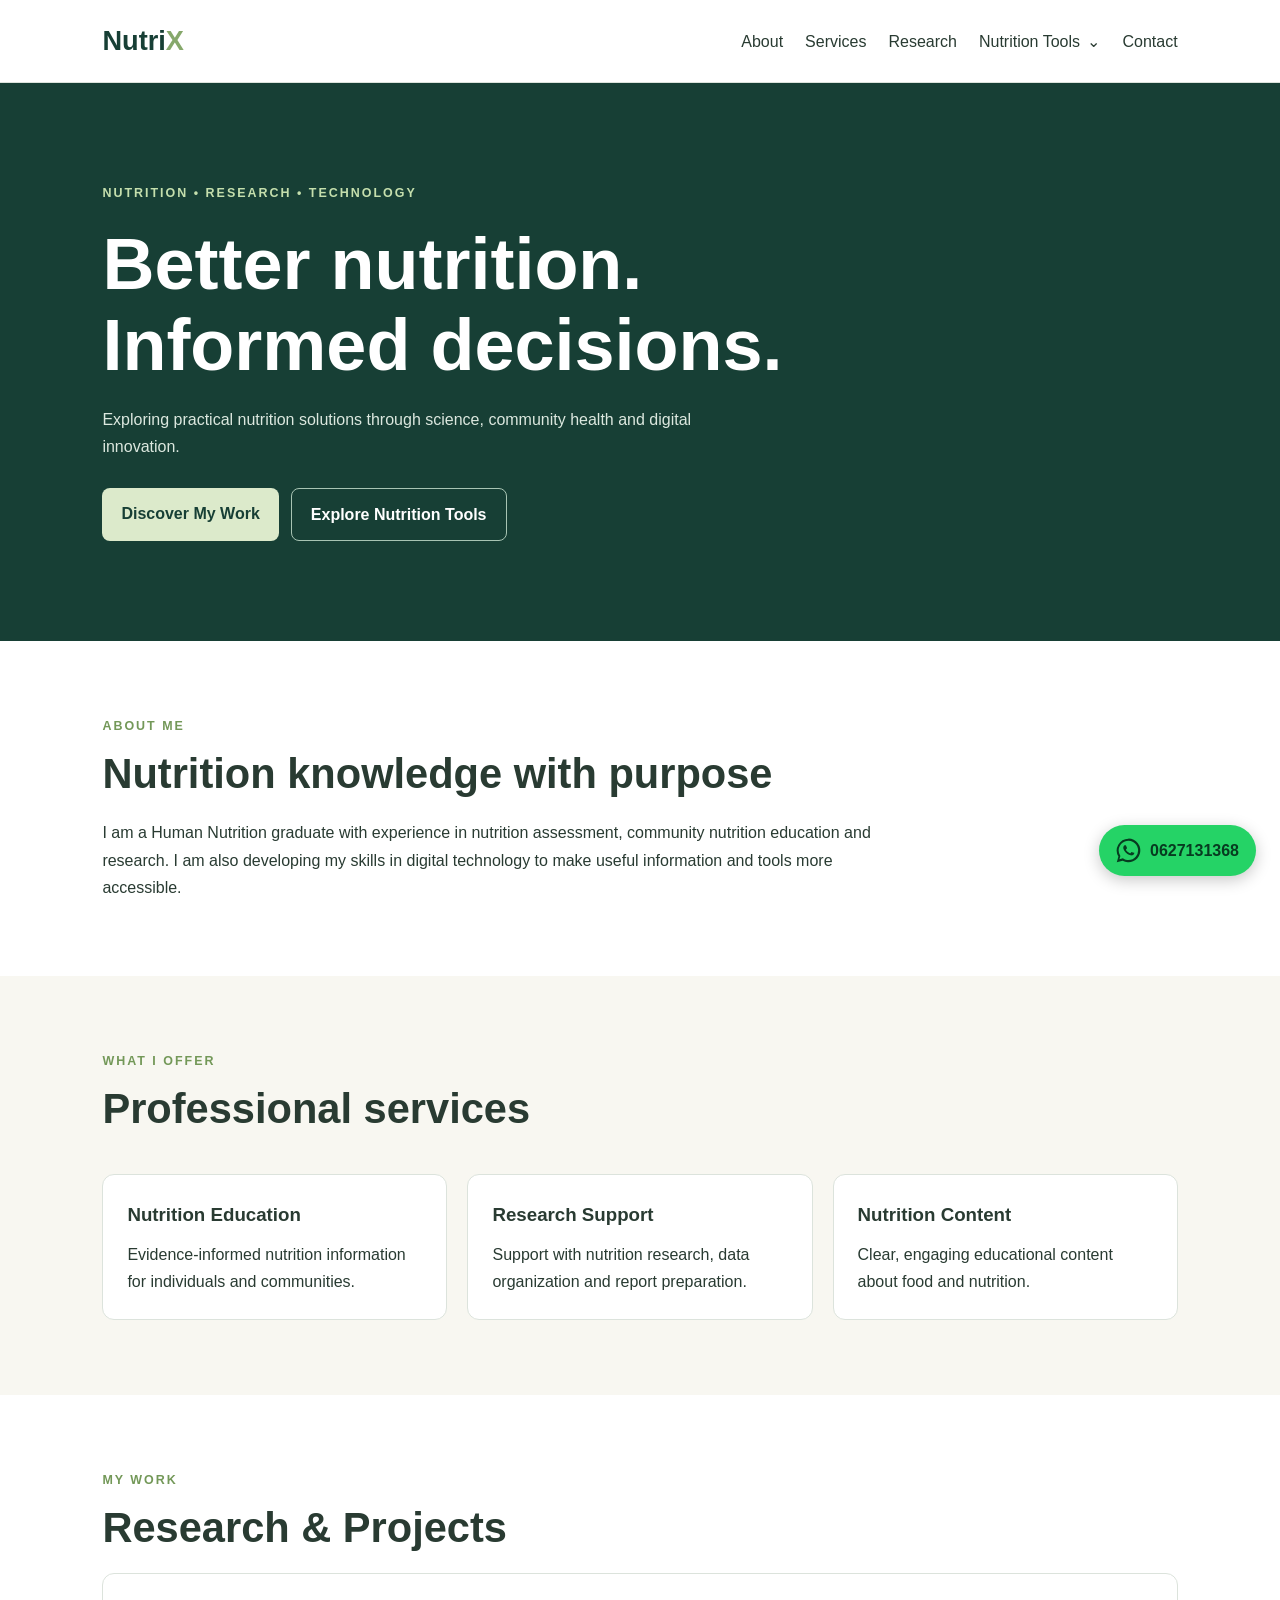
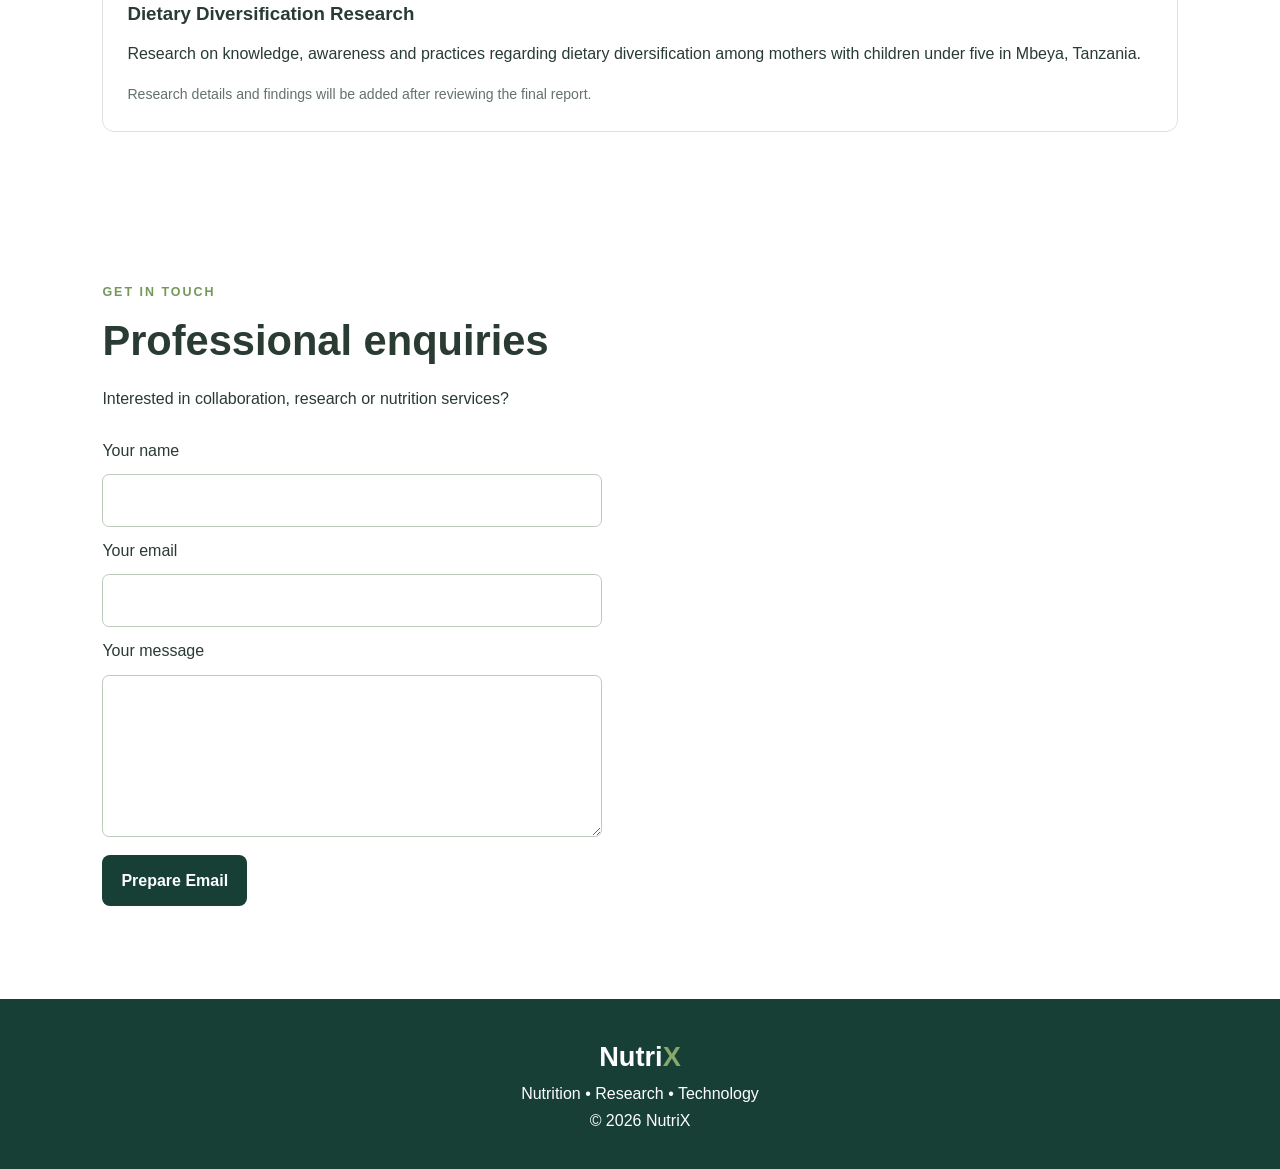
==== index.html @ 6fb64735 "Initial commit: Finished NutriX landing page UI" ====
<!DOCTYPE html>
<html lang="en">
<head>
  <meta charset="UTF-8">
  <meta name="viewport" content="width=device-width, initial-scale=1.0">
  <meta name="description" content="NutriX — nutrition, research and practical digital tools.">
  <title>NutriX | Nutrition & Research</title>
  <link rel="stylesheet" href="style.css">
  <script src="script.js" defer></script>
</head>
<body>
  <header class="navbar">
    <a class="logo" href="#home">Nutri<span>X</span></a>

    <button class="menu-toggle" id="menuToggle"
      aria-label="Toggle navigation" aria-expanded="false">
      ☰
    </button>

    <nav id="navMenu">
      <a href="#about">About</a>
      <a href="#services">Services</a>
      <a href="#research">Research</a>
      <div class="nav-dropdown">
        <button class="nav-dropdown-toggle" id="toolsMenuToggle" type="button"
          aria-haspopup="true" aria-expanded="false">
          Nutrition Tools <span aria-hidden="true">⌄</span>
        </button>
        <div class="nav-dropdown-menu" id="toolsMenu">
          <a href="nutrition-tools.html#bmi" target="_blank" rel="noopener">BMI Calculator</a>
          <a href="nutrition-tools.html#bmr" target="_blank" rel="noopener">BMR Calculator</a>
          <a href="nutrition-tools.html#tdee" target="_blank" rel="noopener">TDEE Tracker</a>
        </div>
      </div>
      <a href="#contact">Contact</a>
    </nav>
  </header>

  <main>
    <section class="hero" id="home">
      <p class="eyebrow">NUTRITION • RESEARCH • TECHNOLOGY</p>
      <h1>Better nutrition.<br>Informed decisions.</h1>
      <p>
        Exploring practical nutrition solutions through
        science, community health and digital innovation.
      </p>
      <div class="hero-actions">
        <a class="button primary" href="#about">Discover My Work</a>
        <a class="button secondary" href="nutrition-tools.html" target="_blank" rel="noopener">Explore Nutrition Tools</a>
      </div>
    </section>

    <section class="section" id="about">
      <p class="eyebrow">ABOUT ME</p>
      <h2>Nutrition knowledge with purpose</h2>
      <p>
        I am a Human Nutrition graduate with experience in
        nutrition assessment, community nutrition education
        and research. I am also developing my skills in
        digital technology to make useful information and
        tools more accessible.
      </p>
    </section>

    <section class="section shaded" id="services">
      <p class="eyebrow">WHAT I OFFER</p>
      <h2>Professional services</h2>

      <div class="cards">
        <article class="card">
          <h3>Nutrition Education</h3>
          <p>Evidence-informed nutrition information
          for individuals and communities.</p>
        </article>

        <article class="card">
          <h3>Research Support</h3>
          <p>Support with nutrition research,
          data organization and report preparation.</p>
        </article>

        <article class="card">
          <h3>Nutrition Content</h3>
          <p>Clear, engaging educational content
          about food and nutrition.</p>
        </article>
      </div>
    </section>

    <section class="section" id="research">
      <p class="eyebrow">MY WORK</p>
      <h2>Research & Projects</h2>
      <article class="card">
        <h3>Dietary Diversification Research</h3>
        <p>
          Research on knowledge, awareness and practices
          regarding dietary diversification among mothers
          with children under five in Mbeya, Tanzania.
        </p>
        <p class="note">
          Research details and findings will be added
          after reviewing the final report.
        </p>
      </article>
    </section>

    <section class="section" id="contact">
      <p class="eyebrow">GET IN TOUCH</p>
      <h2>Professional enquiries</h2>
      <p>Interested in collaboration, research or nutrition services?</p>

      <form id="contactForm" class="tool-form">
        <label for="name">Your name</label>
        <input id="name" name="name" required maxlength="100">

        <label for="email">Your email</label>
        <input id="email" name="email" type="email" required>

        <label for="message">Your message</label>
        <textarea id="message" name="message"
          rows="5" required maxlength="2000"></textarea>

        <button class="button primary" type="submit">
          Prepare Email
        </button>
      </form>
      <p id="contactResult" class="result" aria-live="polite"></p>
    </section>
  </main>

  <footer>
    <a class="logo" href="#home">Nutri<span>X</span></a>
    <p>Nutrition • Research • Technology</p>
    <p>© <span id="year"></span> NutriX</p>
  </footer>

  <a class="whatsapp-button"
    href="https://wa.me/255627131368"
    target="_blank"
    rel="noopener noreferrer"
    aria-label="Chat with me on WhatsApp at 0627131368">
    <svg viewBox="0 0 32 32" aria-hidden="true" focusable="false">
      <path fill="currentColor" d="M16 .8A15.1 15.1 0 0 0 3.1 23.7L1 31l7.5-2A15.1 15.1 0 1 0 16 .8Zm0 27.5c-2.4 0-4.7-.7-6.7-2l-.5-.3-4.4 1.2 1.2-4.3-.3-.5A12.4 12.4 0 1 1 16 28.3Zm6.8-9.3c-.4-.2-2.1-1-2.4-1.1-.3-.1-.6-.2-.8.2-.2.4-.9 1.1-1.1 1.3-.2.2-.4.3-.8.1-.4-.2-1.5-.6-2.9-1.8-1.1-1-1.8-2.1-2-2.5-.2-.4 0-.6.2-.8l.6-.7c.2-.2.2-.4.4-.6.1-.2.1-.4 0-.6-.1-.2-.8-1.9-1.1-2.6-.3-.7-.6-.6-.8-.6h-.7c-.2 0-.6.1-.9.4-.3.4-1.2 1.2-1.2 2.9s1.2 3.3 1.4 3.6c.2.2 2.4 3.7 5.9 5.2.8.3 1.4.6 1.9.7.8.3 1.6.2 2.2.1.7-.1 2.1-.9 2.4-1.7.3-.8.3-1.5.2-1.7-.1-.2-.3-.3-.7-.5Z"/>
    </svg>
    <span>0627131368</span>
  </a>
</body>
</html>
---- style.css ----
:root {
  --green: #173f35;
  --green-light: #e6eedf;
  --cream: #f8f7f1;
  --white: #ffffff;
  --text: #293b32;
  --muted: #647269;
  --border: #dce3dc;
}

* {
  box-sizing: border-box;
  margin: 0;
  padding: 0;
}

html {
  scroll-behavior: smooth;
  scroll-padding-top: 90px;
}

body {
  font-family: Arial, Helvetica, sans-serif;
  color: var(--text);
  line-height: 1.7;
  background: var(--white);
}

a {
  color: inherit;
  text-decoration: none;
}

.navbar {
  display: flex;
  justify-content: space-between;
  align-items: center;
  gap: 20px;
  padding: 18px 8%;
  background: var(--white);
  border-bottom: 1px solid var(--border);
  position: sticky;
  top: 0;
  z-index: 10;
}

.logo {
  font-size: 1.7rem;
  font-weight: 800;
  color: var(--green);
}

.logo span {
  color: #86a86b;
}

nav {
  display: flex;
  align-items: center;
  gap: 22px;
}

nav a:hover {
  color: #739858;
}

.nav-dropdown {
  position: relative;
}

.nav-dropdown-toggle {
  padding: 0;
  border: 0;
  background: transparent;
  color: inherit;
  font: inherit;
  cursor: pointer;
}

.nav-dropdown-toggle:hover,
.nav-dropdown-toggle:focus-visible {
  color: #739858;
}

.nav-dropdown-toggle span {
  margin-left: 3px;
}

.nav-dropdown-menu {
  position: absolute;
  top: 100%;
  left: -16px;
  display: none;
  min-width: 190px;
  padding: 8px;
  background: var(--white);
  border: 1px solid var(--border);
  border-radius: 10px;
  box-shadow: 0 12px 28px rgb(23 63 53 / 14%);
}

.nav-dropdown:hover .nav-dropdown-menu,
.nav-dropdown:focus-within .nav-dropdown-menu,
.nav-dropdown-menu.open {
  display: grid;
}

.nav-dropdown-menu a {
  display: block;
  padding: 9px 10px;
  border-radius: 6px;
  white-space: nowrap;
}

.nav-dropdown-menu a:hover,
.nav-dropdown-menu a:focus-visible {
  background: var(--green-light);
}

.menu-toggle {
  display: none;
  font-size: 1.5rem;
  border: 0;
  background: transparent;
  cursor: pointer;
}

.hero {
  background: var(--green);
  color: var(--white);
  padding: 100px 8%;
}

.hero h1 {
  font-size: clamp(2.5rem, 6vw, 4.5rem);
  line-height: 1.12;
  max-width: 800px;
  margin: 20px 0;
}

.hero > p:not(.eyebrow) {
  max-width: 600px;
  color: #dce8df;
}

.eyebrow {
  color: #739858;
  font-size: 0.78rem;
  font-weight: 700;
  letter-spacing: 2px;
}

.hero .eyebrow {
  color: #c5dfad;
}

.hero-actions {
  display: flex;
  flex-wrap: wrap;
  gap: 12px;
  margin-top: 28px;
}

.button {
  display: inline-block;
  padding: 12px 19px;
  border: 0;
  border-radius: 8px;
  font: inherit;
  font-weight: 700;
  cursor: pointer;
}

.primary {
  background: #dceacb;
  color: var(--green);
}

.secondary {
  border: 1px solid #a8c4b3;
  color: var(--white);
}

.section {
  padding: 75px 8%;
}

.section h2 {
  font-size: clamp(1.8rem, 4vw, 2.6rem);
  line-height: 1.2;
  margin: 12px 0 20px;
}

.section > p:not(.eyebrow) {
  max-width: 780px;
}

.shaded {
  background: var(--cream);
}

.tool-cards {
  display: grid;
  grid-template-columns: repeat(3, minmax(0, 1fr));
  gap: 18px;
  margin-top: 28px;
}

.tool-card {
  display: flex;
  flex-direction: column;
  align-items: flex-start;
  min-height: 220px;
  padding: 23px;
  background: var(--white);
  border: 1px solid var(--border);
  border-radius: 12px;
  transition: transform 160ms ease, box-shadow 160ms ease;
}

.tool-card:hover,
.tool-card:focus-visible {
  transform: translateY(-3px);
  box-shadow: 0 10px 24px rgb(23 63 53 / 12%);
}

.tool-card-icon {
  margin-bottom: 12px;
  font-size: 1.7rem;
}

.tool-card h3 {
  margin-bottom: 5px;
}

.tool-card p {
  color: var(--muted);
}

.tool-card-link {
  margin-top: auto;
  padding-top: 15px;
  color: var(--green);
  font-weight: 700;
}

.tools-page-links {
  display: flex;
  flex-wrap: wrap;
  gap: 12px;
  margin-top: 26px;
}

.tools-page-links .button {
  background: #dceacb;
  color: var(--green);
}

.tools-home-link {
  border: 1px solid var(--border);
  color: var(--green);
}

.cards {
  display: grid;
  grid-template-columns: repeat(3, minmax(0, 1fr));
  gap: 20px;
}

.card {
  background: var(--white);
  border: 1px solid var(--border);
  border-radius: 12px;
  padding: 24px;
  margin-top: 20px;
}

.card h3 {
  margin-bottom: 10px;
}

.tool-form {
  display: grid;
  gap: 10px;
  max-width: 500px;
  margin-top: 24px;
}

.tool-form input,
.tool-form textarea,
.tool-form select {
  width: 100%;
  padding: 12px;
  border: 1px solid #bdcbbf;
  border-radius: 7px;
  background: var(--white);
  color: var(--text);
  font: inherit;
}

.tool-form input:focus,
.tool-form textarea:focus,
.tool-form select:focus {
  outline: 2px solid #739858;
  outline-offset: 2px;
}

.tool-form .button {
  justify-self: start;
  background: var(--green);
  color: var(--white);
  margin-top: 8px;
}

.result {
  margin-top: 18px;
  font-weight: 700;
}

.note {
  margin-top: 16px;
  font-size: 0.88rem;
  color: var(--muted);
}

footer {
  text-align: center;
  padding: 35px 8%;
  background: var(--green);
  color: var(--white);
}

footer .logo {
  color: var(--white);
}

.whatsapp-button {
  position: fixed;
  right: 24px;
  bottom: 24px;
  z-index: 20;
  display: inline-flex;
  align-items: center;
  gap: 9px;
  padding: 12px 17px;
  border-radius: 999px;
  background: #25d366;
  color: #073b20;
  font-weight: 700;
  box-shadow: 0 4px 16px rgb(0 0 0 / 22%);
  transition: transform 160ms ease, box-shadow 160ms ease;
}

.whatsapp-button:hover {
  transform: translateY(-2px);
  box-shadow: 0 7px 20px rgb(0 0 0 / 26%);
}

.whatsapp-button:focus-visible {
  outline: 3px solid var(--green);
  outline-offset: 3px;
}

.whatsapp-button svg {
  width: 25px;
  height: 25px;
}

@media (max-width: 760px) {
  .navbar {
    padding: 15px 5%;
  }

  .menu-toggle {
    display: block;
    color: var(--green);
  }

  nav {
    display: none;
    position: absolute;
    top: 100%;
    left: 0;
    right: 0;
    background: var(--white);
    padding: 20px 5%;
    border-bottom: 1px solid var(--border);
    flex-direction: column;
    align-items: flex-start;
  }

  nav.open {
    display: flex;
  }

  .nav-dropdown {
    width: 100%;
  }

  .nav-dropdown-menu {
    position: static;
    min-width: 0;
    padding: 4px 0 0 14px;
    border: 0;
    border-radius: 0;
    box-shadow: none;
  }

  .nav-dropdown:hover .nav-dropdown-menu,
  .nav-dropdown:focus-within .nav-dropdown-menu,
  .nav-dropdown-menu.open {
    display: grid;
  }

  .hero,
  .section {
    padding: 60px 6%;
  }

  .cards {
    grid-template-columns: 1fr;
  }

  .tool-cards {
    grid-template-columns: 1fr;
  }

  .whatsapp-button {
    right: 16px;
    bottom: 16px;
  }
}
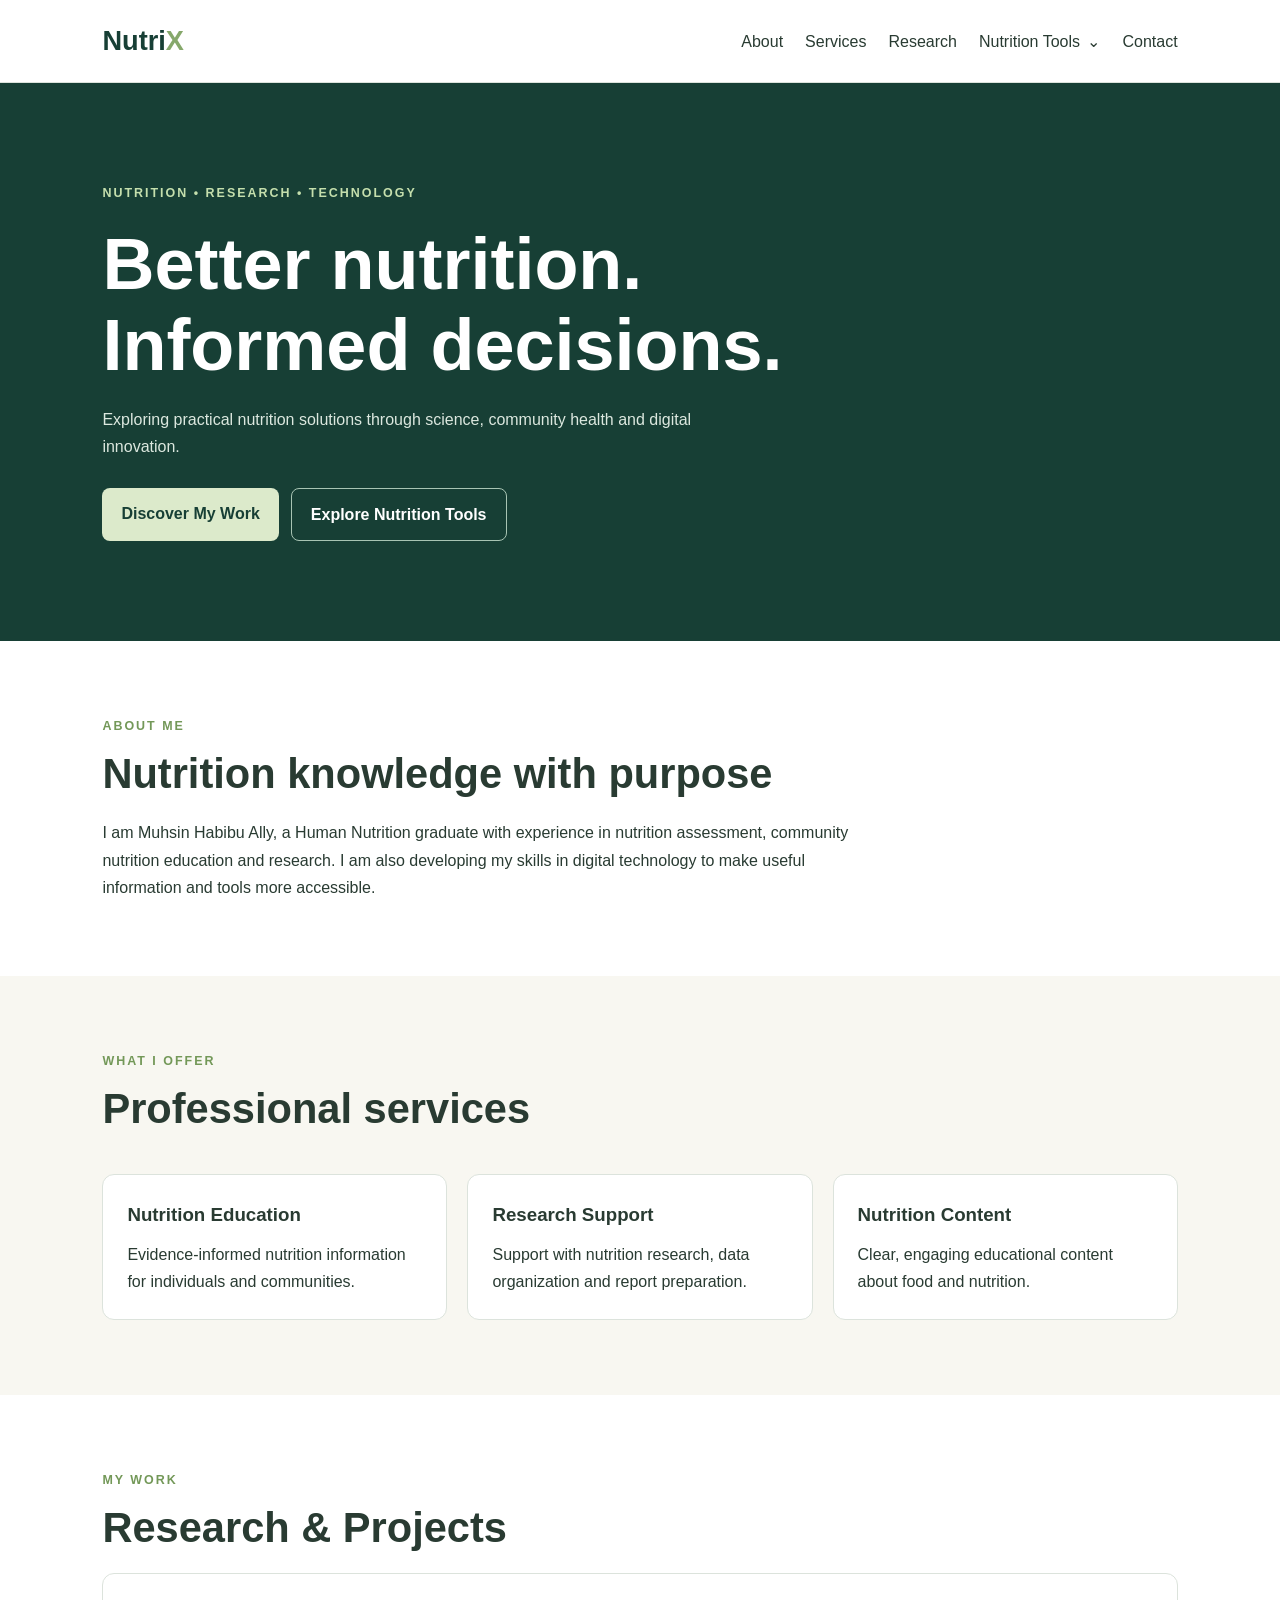
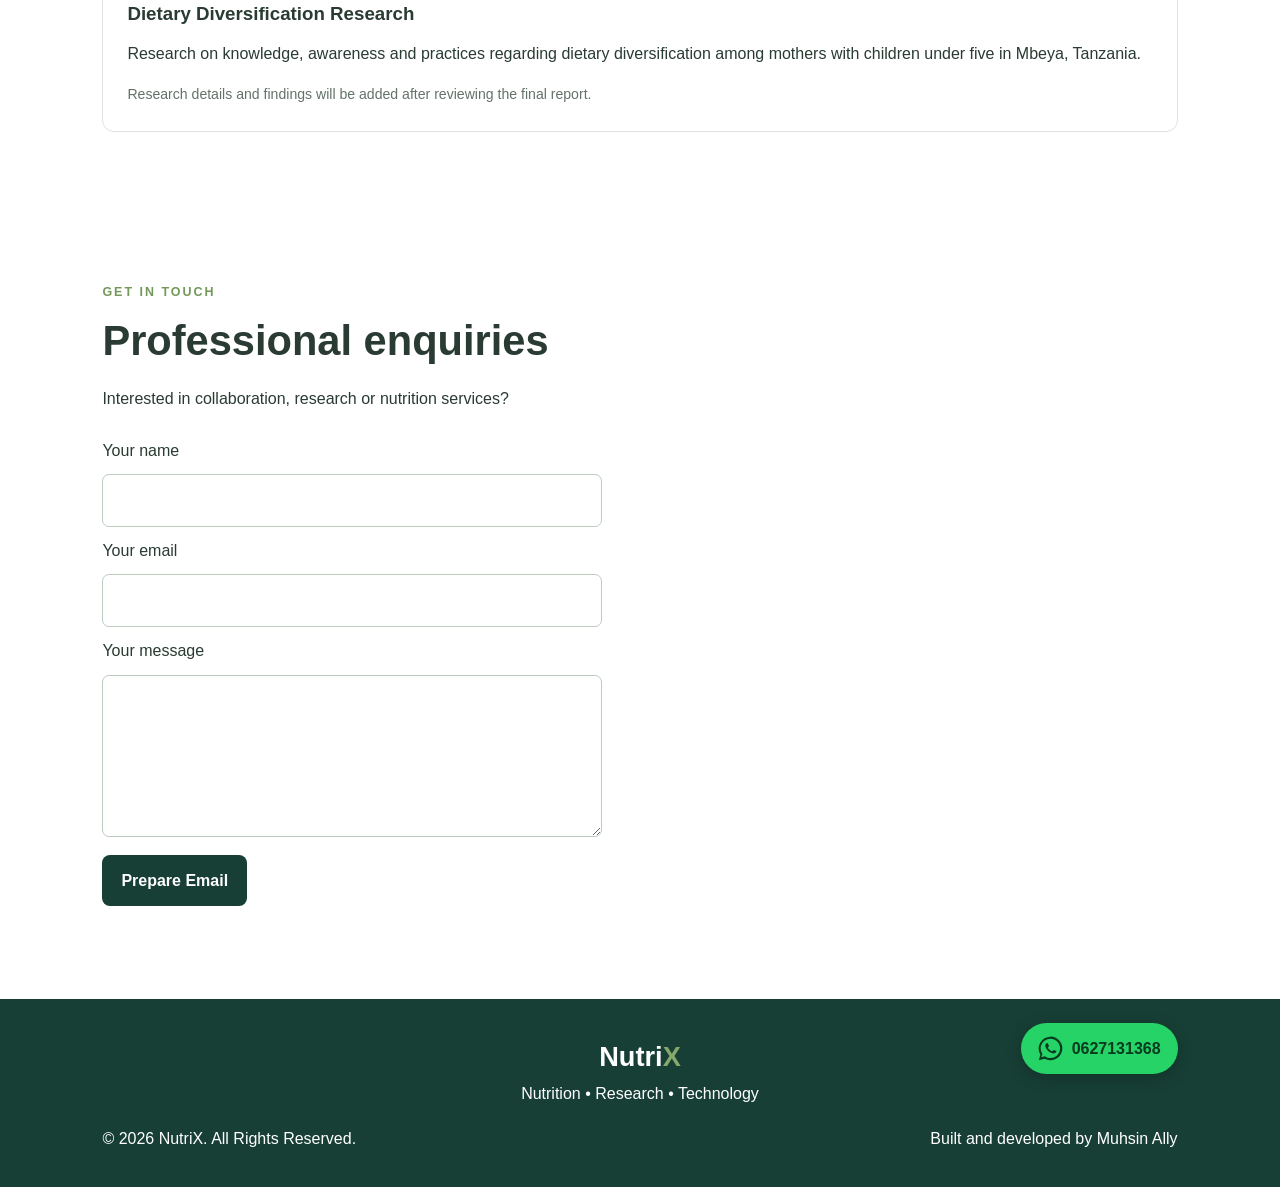
==== commit a230fc4a: "Update footer and mobile header layout Co-authored-by: Copilot <223556219+Copilot@users.noreply.gith" ====
--- a/index.html
+++ b/index.html
@@ -55,7 +55,7 @@
       <p class="eyebrow">ABOUT ME</p>
       <h2>Nutrition knowledge with purpose</h2>
       <p>
-        I am a Human Nutrition graduate with experience in
+        I am Muhsin Habibu Ally, a Human Nutrition graduate with experience in
         nutrition assessment, community nutrition education
         and research. I am also developing my skills in
         digital technology to make useful information and
@@ -132,18 +132,21 @@
   <footer>
     <a class="logo" href="#home">Nutri<span>X</span></a>
     <p>Nutrition • Research • Technology</p>
-    <p>© <span id="year"></span> NutriX</p>
+    <a class="whatsapp-button"
+      href="https://wa.me/255627131368"
+      target="_blank"
+      rel="noopener noreferrer"
+      aria-label="Chat with me on WhatsApp at 0627131368">
+      <svg viewBox="0 0 32 32" aria-hidden="true" focusable="false">
+        <path fill="currentColor" d="M16 .8A15.1 15.1 0 0 0 3.1 23.7L1 31l7.5-2A15.1 15.1 0 1 0 16 .8Zm0 27.5c-2.4 0-4.7-.7-6.7-2l-.5-.3-4.4 1.2 1.2-4.3-.3-.5A12.4 12.4 0 1 1 16 28.3Zm6.8-9.3c-.4-.2-2.1-1-2.4-1.1-.3-.1-.6-.2-.8.2-.2.4-.9 1.1-1.1 1.3-.2.2-.4.3-.8.1-.4-.2-1.5-.6-2.9-1.8-1.1-1-1.8-2.1-2-2.5-.2-.4 0-.6.2-.8l.6-.7c.2-.2.2-.4.4-.6.1-.2.1-.4 0-.6-.1-.2-.8-1.9-1.1-2.6-.3-.7-.6-.6-.8-.6h-.7c-.2 0-.6.1-.9.4-.3.4-1.2 1.2-1.2 2.9s1.2 3.3 1.4 3.6c.2.2 2.4 3.7 5.9 5.2.8.3 1.4.6 1.9.7.8.3 1.6.2 2.2.1.7-.1 2.1-.9 2.4-1.7.3-.8.3-1.5.2-1.7-.1-.2-.3-.3-.7-.5Z"/>
+      </svg>
+      <span>0627131368</span>
+    </a>
+    <div class="footer-bottom">
+      <p>© <span id="year"></span> NutriX. All Rights Reserved.</p>
+      <p>Built and developed by Muhsin Ally</p>
+    </div>
   </footer>
 
-  <a class="whatsapp-button"
-    href="https://wa.me/255627131368"
-    target="_blank"
-    rel="noopener noreferrer"
-    aria-label="Chat with me on WhatsApp at 0627131368">
-    <svg viewBox="0 0 32 32" aria-hidden="true" focusable="false">
-      <path fill="currentColor" d="M16 .8A15.1 15.1 0 0 0 3.1 23.7L1 31l7.5-2A15.1 15.1 0 1 0 16 .8Zm0 27.5c-2.4 0-4.7-.7-6.7-2l-.5-.3-4.4 1.2 1.2-4.3-.3-.5A12.4 12.4 0 1 1 16 28.3Zm6.8-9.3c-.4-.2-2.1-1-2.4-1.1-.3-.1-.6-.2-.8.2-.2.4-.9 1.1-1.1 1.3-.2.2-.4.3-.8.1-.4-.2-1.5-.6-2.9-1.8-1.1-1-1.8-2.1-2-2.5-.2-.4 0-.6.2-.8l.6-.7c.2-.2.2-.4.4-.6.1-.2.1-.4 0-.6-.1-.2-.8-1.9-1.1-2.6-.3-.7-.6-.6-.8-.6h-.7c-.2 0-.6.1-.9.4-.3.4-1.2 1.2-1.2 2.9s1.2 3.3 1.4 3.6c.2.2 2.4 3.7 5.9 5.2.8.3 1.4.6 1.9.7.8.3 1.6.2 2.2.1.7-.1 2.1-.9 2.4-1.7.3-.8.3-1.5.2-1.7-.1-.2-.3-.3-.7-.5Z"/>
-    </svg>
-    <span>0627131368</span>
-  </a>
 </body>
 </html>
--- a/style.css
+++ b/style.css
@@ -325,6 +325,7 @@
 }
 
 footer {
+  position: relative;
   text-align: center;
   padding: 35px 8%;
   background: var(--green);
@@ -335,10 +336,18 @@
   color: var(--white);
 }
 
+.footer-bottom {
+  display: flex;
+  justify-content: space-between;
+  gap: 16px;
+  margin-top: 18px;
+  text-align: left;
+}
+
 .whatsapp-button {
-  position: fixed;
-  right: 24px;
-  bottom: 24px;
+  position: absolute;
+  top: 24px;
+  right: 8%;
   z-index: 20;
   display: inline-flex;
   align-items: center;
@@ -374,7 +383,12 @@
 
   .menu-toggle {
     display: block;
+    order: -1;
     color: var(--green);
+  }
+
+  .navbar .logo {
+    order: 1;
   }
 
   nav {
@@ -426,8 +440,20 @@
     grid-template-columns: 1fr;
   }
 
+  .footer-bottom {
+    flex-direction: column;
+    align-items: center;
+    gap: 4px;
+    text-align: center;
+  }
+
   .whatsapp-button {
-    right: 16px;
-    bottom: 16px;
+    top: 14px;
+    right: 5%;
+    padding: 8px;
+  }
+
+  .whatsapp-button span {
+    display: none;
   }
 }
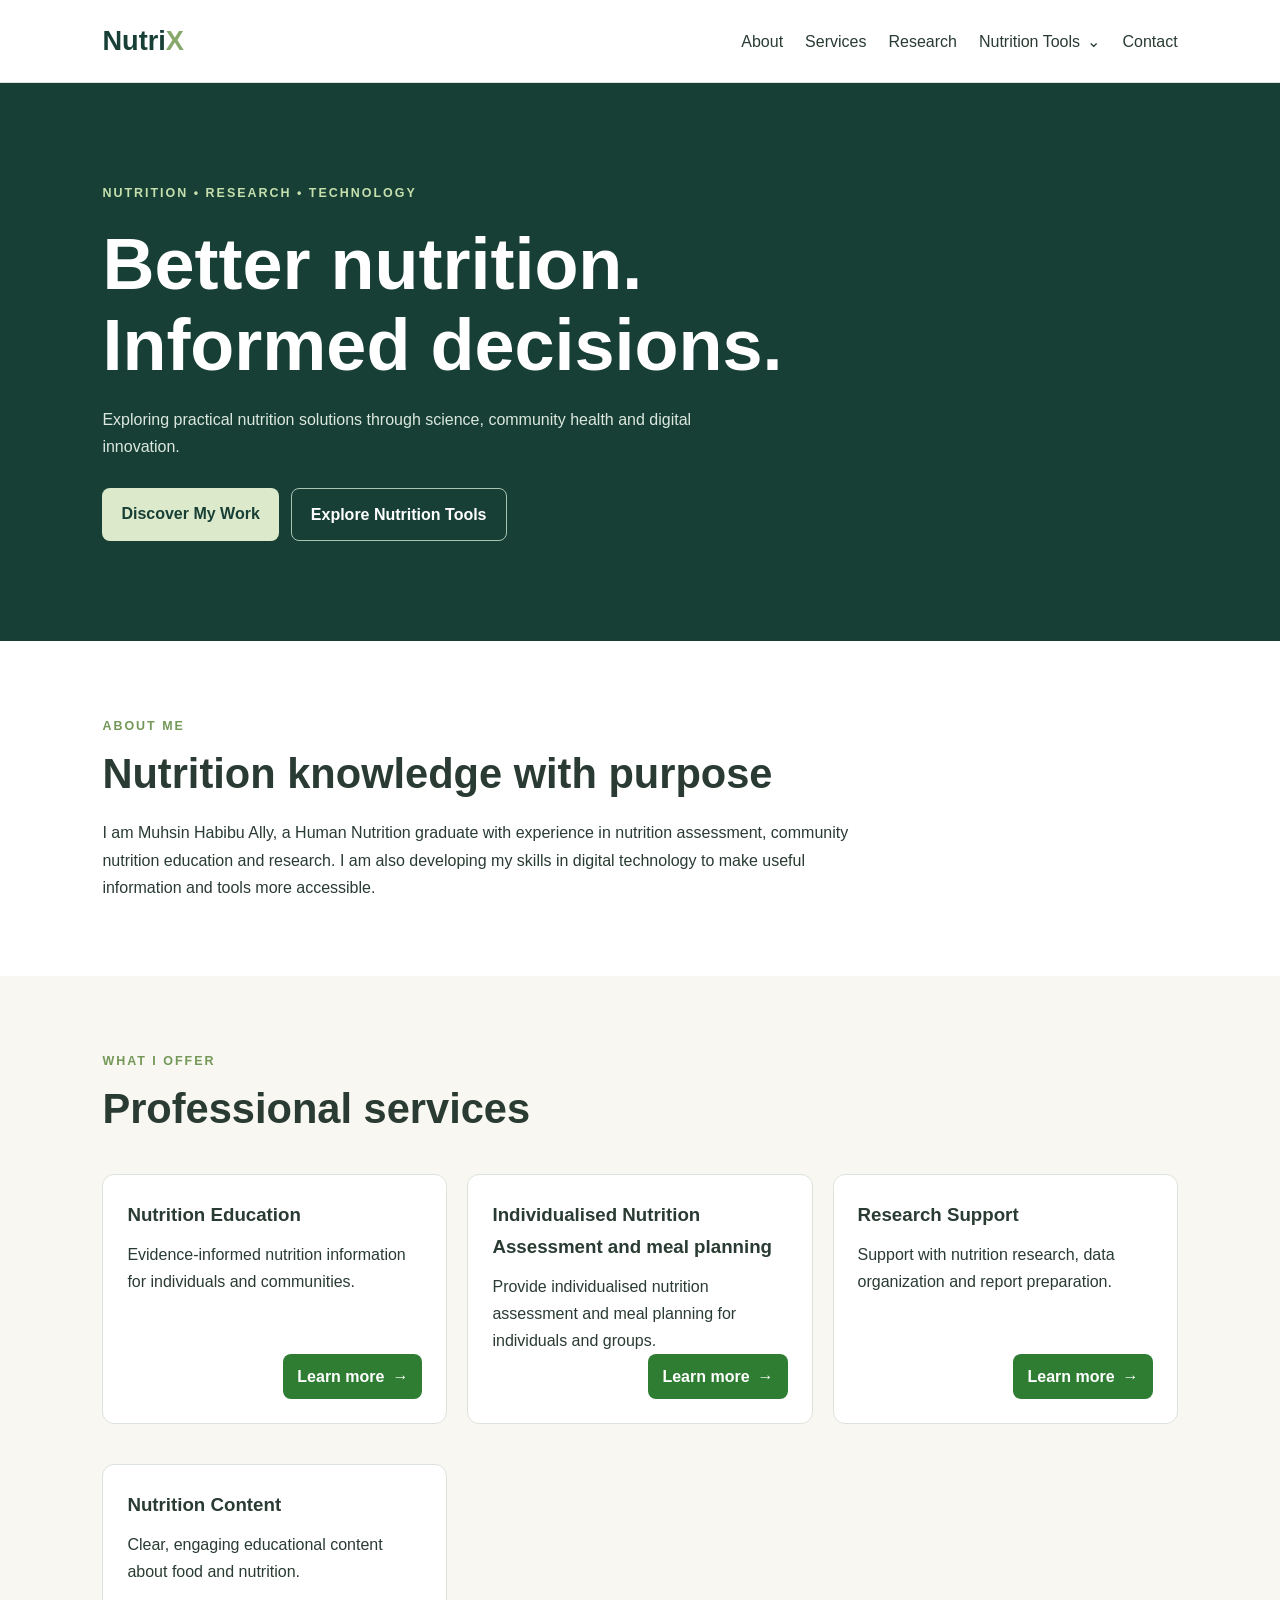
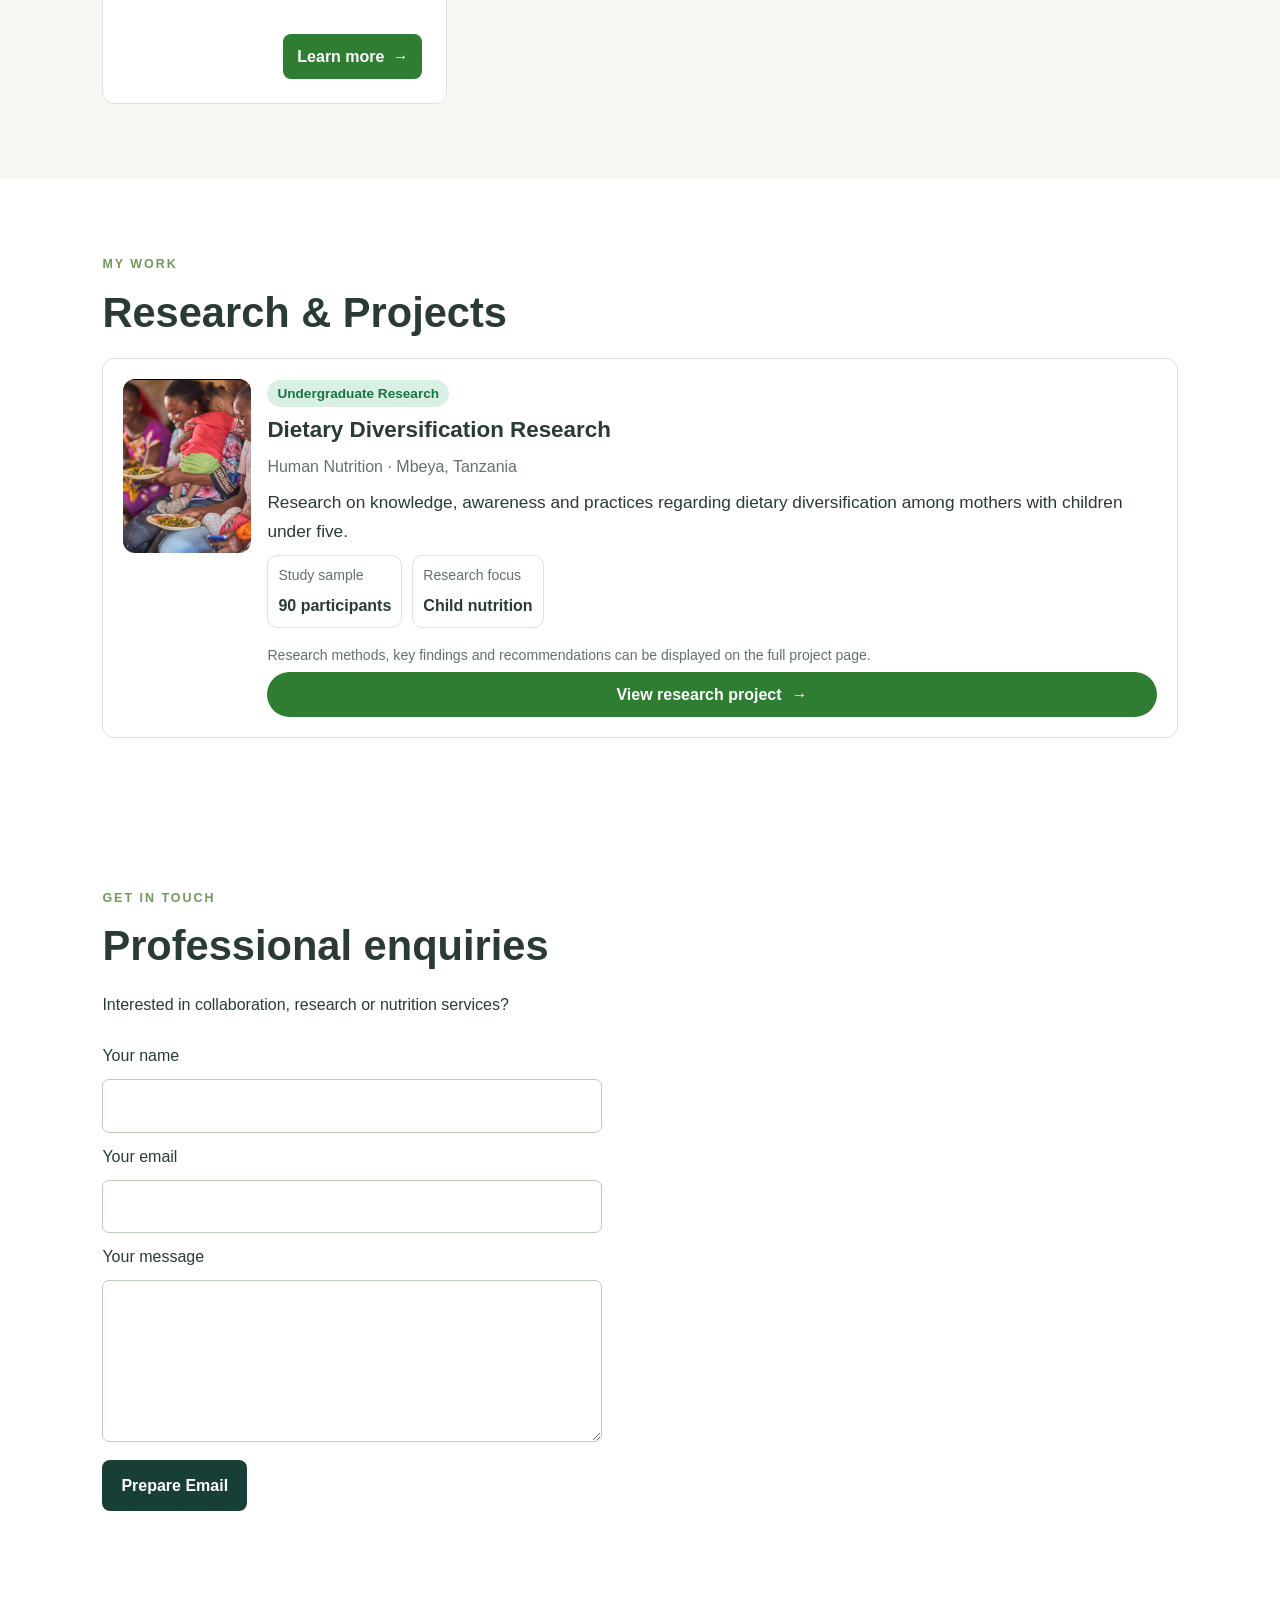
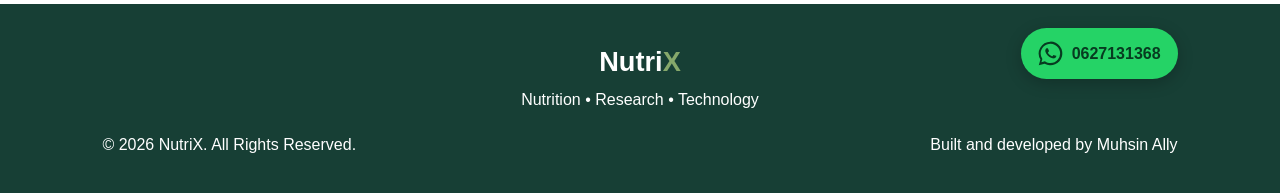
==== commit c9a361da: "intial commit of Nutrix website" ====
--- a/index.html
+++ b/index.html
@@ -68,22 +68,32 @@
       <h2>Professional services</h2>
 
       <div class="cards">
-        <article class="card">
+        <article class="card service-card">
           <h3>Nutrition Education</h3>
           <p>Evidence-informed nutrition information
           for individuals and communities.</p>
+          <a class="service-link" href="#contact">Learn more <span aria-hidden="true">→</span></a>
         </article>
 
-        <article class="card">
+        <article class="card service-card">
+          <h3>Individualised Nutrition Assessment and meal planning</h3>
+          <p>Provide individualised nutrition assessment and meal planning
+          for individuals and groups.</p>
+          <a class="service-link" href="#contact">Learn more <span aria-hidden="true">→</span></a>
+        </article>
+
+        <article class="card service-card">
           <h3>Research Support</h3>
           <p>Support with nutrition research,
           data organization and report preparation.</p>
+          <a class="service-link" href="#contact">Learn more <span aria-hidden="true">→</span></a>
         </article>
 
-        <article class="card">
+        <article class="card service-card">
           <h3>Nutrition Content</h3>
           <p>Clear, engaging educational content
           about food and nutrition.</p>
+          <a class="service-link" href="#contact">Learn more <span aria-hidden="true">→</span></a>
         </article>
       </div>
     </section>
@@ -91,17 +101,258 @@
     <section class="section" id="research">
       <p class="eyebrow">MY WORK</p>
       <h2>Research & Projects</h2>
-      <article class="card">
-        <h3>Dietary Diversification Research</h3>
-        <p>
-          Research on knowledge, awareness and practices
-          regarding dietary diversification among mothers
-          with children under five in Mbeya, Tanzania.
-        </p>
-        <p class="note">
-          Research details and findings will be added
-          after reviewing the final report.
-        </p>
+      <article class="card research-card">
+        <img
+          class="research-image"
+          src="Dietary-diversification.png"
+          alt="Mothers and children sharing a meal"
+        >
+
+        <div class="research-content">
+          <p class="research-badge">Undergraduate Research</p>
+          <h3>Dietary Diversification Research</h3>
+          <p class="research-meta">Human Nutrition · Mbeya, Tanzania</p>
+          <p class="research-description">
+            Research on knowledge, awareness and practices regarding dietary
+            diversification among mothers with children under five.
+          </p>
+
+          <div class="research-facts">
+            <div class="research-fact">
+              <span>Study sample</span>
+              <strong>90 participants</strong>
+            </div>
+            <div class="research-fact">
+              <span>Research focus</span>
+              <strong>Child nutrition</strong>
+            </div>
+          </div>
+
+          <p class="note">
+            Research methods, key findings and recommendations can be displayed
+            on the full project page.
+          </p>
+
+          <details class="research-details">
+            <summary class="project-button">View research project <span aria-hidden="true">→</span></summary>
+            <div class="research-details-content">
+              <section class="research-detail-section">
+                <details class="research-topic">
+                  <summary>1. Background and objectives</summary>
+                  <div class="research-topic-content">
+                    <h4>Background</h4>
+                    <p>
+                      Dietary diversification is important for providing
+                      children under five years with a variety of nutrients
+                      needed for healthy growth and development. However,
+                      inadequate dietary diversity can contribute to
+                      nutritional deficiencies and malnutrition. In Tanzania,
+                      child malnutrition has been a significant public health
+                      concern, making appropriate infant and young child
+                      feeding practices an important area of nutrition
+                      research.
+                    </p>
+                    <p>
+                      This study investigated the knowledge, awareness and
+                      practices of dietary diversification among mothers with
+                      children under five years in Mbeya Region, Tanzania. It
+                      also examined the factors influencing mothers' food
+                      choices and their ability to provide varied diets for
+                      their children.
+                    </p>
+                    <h4>Main objective</h4>
+                    <p>
+                      To assess knowledge, awareness and practices regarding
+                      the consumption of diversified diets among mothers with
+                      children under five years.
+                    </p>
+                    <h4>Specific objectives</h4>
+                    <ul>
+                      <li>
+                        To evaluate mothers' knowledge of diversified diets
+                        and their nutritional benefits for children under five.
+                      </li>
+                      <li>
+                        To assess mothers' awareness of the availability and
+                        importance of diversified diets in promoting child
+                        nutrition.
+                      </li>
+                      <li>
+                        To examine mothers' practices in providing diversified
+                        diets to children under five.
+                      </li>
+                      <li>
+                        To explore the factors influencing mothers' decisions
+                        when selecting and preparing diversified diets for
+                        their children.
+                      </li>
+                    </ul>
+                  </div>
+                </details>
+              </section>
+              <section class="research-detail-section">
+                <details class="research-topic">
+                  <summary>2. Methodology</summary>
+                  <div class="research-topic-content">
+                    <h4>Study design and approach</h4>
+                    <p>
+                      The study used a cross-sectional survey design and a
+                      primarily quantitative research approach to assess
+                      dietary diversification among mothers with children
+                      under five years in Mbeya Region, Tanzania.
+                    </p>
+
+                    <h4>Study population</h4>
+                    <p>
+                      Mothers with children under five years of age who met
+                      the study's eligibility criteria and consented to
+                      participate.
+                    </p>
+
+                    <h4>Sample size</h4>
+                    <p>
+                      The report specifies a sample size of 90 participants,
+                      calculated using Cochran's formula.
+                    </p>
+
+                    <h4>Sampling technique</h4>
+                    <p>
+                      The methodology describes random sampling alongside
+                      convenience sampling, including recruitment during
+                      clinic days and Village Health and Nutrition Days.
+                    </p>
+
+                    <h4>Data collection</h4>
+                    <p>
+                      Primary data were collected through face-to-face
+                      interviews using structured questionnaires. The report
+                      also describes observation and key informant interviews
+                      as data collection methods.
+                    </p>
+
+                    <h4>Data analysis</h4>
+                    <p>
+                      The report identifies Statistical Package for the Social
+                      Sciences (SPSS), version 20.0, and Microsoft Excel for
+                      data analysis. Descriptive statistics, including
+                      frequencies, percentages, means and standard deviations,
+                      and cross-tabulations were described.
+                    </p>
+
+                    <h4>Ethical considerations</h4>
+                    <p>
+                      The report describes informed consent, participant coding
+                      and confidentiality measures intended to protect
+                      participants' identities.
+                    </p>
+                  </div>
+                </details>
+              </section>
+              <section class="research-detail-section">
+                <details class="research-topic">
+                  <summary>3. Key findings</summary>
+                  <div class="research-topic-content">
+                    <h4>Key findings</h4>
+                    <p>
+                      The study explored mothers' knowledge, awareness and
+                      practices regarding dietary diversification among
+                      children under five years in Mbeya Region, Tanzania. The
+                      findings highlighted the importance of nutrition
+                      awareness, practical meal planning, access to diverse
+                      food ingredients and support in preparing varied meals
+                      for young children.
+                    </p>
+                    <p>
+                      The study also identified practical challenges that may
+                      affect dietary diversification, emphasizing the need
+                      for nutrition education and locally appropriate
+                      strategies to support mothers in providing varied diets.
+                    </p>
+                    <p>
+                      <em>
+                        Detailed statistical findings will be presented
+                        following verification of the final research dataset.
+                      </em>
+                    </p>
+                  </div>
+                </details>
+              </section>
+              <section class="research-detail-section">
+                <details class="research-topic">
+                  <summary>4. Recommendations and implications</summary>
+                  <div class="research-topic-content">
+                    <h4>Implications for nutrition practice and public health</h4>
+                    <p>
+                      The study highlights the importance of addressing both
+                      nutrition knowledge and the practical circumstances that
+                      influence dietary choices. Awareness of dietary
+                      diversification alone may not ensure consistent
+                      implementation when mothers face difficulties accessing
+                      ingredients or preparing varied meals.
+                    </p>
+
+                    <h4>Maternal and child nutrition</h4>
+                    <p>
+                      Nutrition education should combine information about the
+                      benefits of dietary diversity with practical guidance on
+                      selecting, preparing and combining locally available
+                      foods.
+                    </p>
+
+                    <h4>Community nutrition programmes</h4>
+                    <p>
+                      Healthcare facilities and community nutrition initiatives
+                      could use the findings to identify common feeding
+                      challenges and design educational activities that
+                      respond to mothers' reported needs.
+                    </p>
+
+                    <h4>Nutrition communication</h4>
+                    <p>
+                      Affordable recipes, meal-planning guides and educational
+                      materials could help translate nutrition knowledge into
+                      everyday household practices.
+                    </p>
+
+                    <h4>Programme planning</h4>
+                    <p>
+                      The findings may inform the design of locally appropriate
+                      nutrition interventions in Mbeya. However, the study's
+                      cross-sectional design does not establish that any
+                      particular intervention will improve child nutritional
+                      status.
+                    </p>
+
+                    <h4>Future research</h4>
+                    <p>
+                      Further research using clearly defined dietary diversity
+                      indicators and verified participant-level data could
+                      help establish more precisely how mothers' knowledge and
+                      reported practices relate to children's dietary intake.
+                    </p>
+
+                    <p>
+                      Overall, the study emphasizes the need to combine
+                      nutrition education, improved access to diverse foods
+                      and practical support for mothers to encourage more
+                      consistent dietary diversification.
+                    </p>
+                  </div>
+                </details>
+              </section>
+              <section class="research-detail-section">
+                <h4>5. Research document</h4>
+                <p>Open the complete research document:</p>
+                <a
+                  class="research-document-button"
+                  href="research-document.pdf"
+                  target="_blank"
+                  rel="noopener"
+                >View full research document</a>
+              </section>
+            </div>
+          </details>
+        </div>
       </article>
     </section>
 
--- a/style.css
+++ b/style.css
@@ -280,6 +280,30 @@
   margin-bottom: 10px;
 }
 
+.service-card {
+  display: flex;
+  flex-direction: column;
+  min-height: 240px;
+}
+
+.service-link {
+  display: inline-flex;
+  align-items: center;
+  gap: 8px;
+  align-self: flex-end;
+  margin-top: auto;
+  padding: 9px 14px;
+  border-radius: 8px;
+  background: #2e7d32;
+  color: #ffffff;
+  font-weight: 700;
+}
+
+.service-link:hover,
+.service-link:focus-visible {
+  background: #1b5e20;
+}
+
 .tool-form {
   display: grid;
   gap: 10px;
@@ -322,6 +346,196 @@
   margin-top: 16px;
   font-size: 0.88rem;
   color: var(--muted);
+}
+
+.research-card {
+  display: grid;
+  grid-template-columns: 128px minmax(0, 1fr);
+  gap: 16px;
+  padding: 20px;
+}
+
+.research-image {
+  width: 128px;
+  height: 174px;
+  object-fit: cover;
+  border-radius: 12px;
+}
+
+.research-content h3 {
+  margin: 4px 0;
+  font-size: 1.4rem;
+}
+
+.research-badge {
+  display: inline-block;
+  padding: 2px 10px;
+  border-radius: 999px;
+  background: #d9f1e3;
+  color: #187443;
+  font-size: 0.85rem;
+  font-weight: 700;
+}
+
+.research-meta,
+.research-details-content {
+  color: var(--muted);
+}
+
+.research-description {
+  margin-top: 8px;
+  font-size: 1.08rem;
+}
+
+.research-facts {
+  display: flex;
+  flex-wrap: wrap;
+  gap: 10px;
+  margin-top: 8px;
+}
+
+.research-fact {
+  display: grid;
+  gap: 4px;
+  padding: 8px 10px;
+  border: 1px solid var(--border);
+  border-radius: 10px;
+}
+
+.research-fact span {
+  color: var(--muted);
+  font-size: 0.88rem;
+}
+
+.research-fact strong {
+  color: var(--text);
+}
+
+.research-details {
+  margin-top: 4px;
+}
+
+.research-details > summary {
+  display: flex;
+  justify-content: center;
+  align-items: center;
+  gap: 10px;
+  padding: 9px 16px;
+  border-radius: 999px;
+  background: #303030;
+  color: white;
+  font-weight: 700;
+  cursor: pointer;
+  list-style: none;
+}
+
+.research-details > summary::-webkit-details-marker {
+  display: none;
+}
+
+.research-details > summary:hover,
+.research-details > summary:focus-visible {
+  background: #444;
+}
+
+.research-details > .project-button {
+  background-color: #2e7d32;
+  color: #ffffff;
+  border: none;
+}
+
+.research-details > .project-button:hover,
+.research-details > .project-button:focus-visible {
+  background-color: #2e7d32;
+}
+
+.research-details-content {
+  padding: 14px 4px 0;
+}
+
+.research-details-content h4 {
+  margin-bottom: 4px;
+  color: var(--text);
+}
+
+.research-detail-section + .research-detail-section {
+  margin-top: 14px;
+  padding-top: 12px;
+  border-top: 1px solid var(--border);
+}
+
+.research-topic summary {
+  display: flex;
+  justify-content: space-between;
+  align-items: center;
+  gap: 12px;
+  padding: 10px 12px;
+  border: 1px solid var(--border);
+  border-radius: 8px;
+  background-color: var(--white);
+  color: var(--text);
+  font-weight: 700;
+  cursor: pointer;
+  list-style: none;
+  transition: background-color 160ms ease, border-color 160ms ease;
+}
+
+.research-topic summary::-webkit-details-marker {
+  display: none;
+}
+
+.research-topic summary::after {
+  content: "+";
+  color: var(--green);
+  font-size: 1.2rem;
+}
+
+.research-topic[open] > summary::after {
+  content: "−";
+}
+
+.research-topic summary:hover,
+.research-topic summary:focus-visible {
+  border-color: #a8c4b3;
+  background: var(--green-light);
+}
+
+.research-topic-content {
+  padding: 12px;
+}
+
+.research-topic-content h4 {
+  margin: 12px 0 4px;
+  color: var(--text);
+}
+
+.research-topic-content h4:first-child {
+  margin-top: 0;
+}
+
+.research-topic-content p + p {
+  margin-top: 10px;
+}
+
+.research-topic-content ul {
+  display: grid;
+  gap: 8px;
+  margin: 6px 0 0 20px;
+}
+
+.research-document-button {
+  display: inline-block;
+  margin-top: 8px;
+  padding: 9px 15px;
+  border-radius: 8px;
+  background: var(--green);
+  color: var(--white);
+  font-weight: 700;
+}
+
+.research-document-button:hover,
+.research-document-button:focus-visible {
+  background: #245b4d;
 }
 
 footer {
@@ -440,6 +654,15 @@
     grid-template-columns: 1fr;
   }
 
+  .research-card {
+    grid-template-columns: 1fr;
+  }
+
+  .research-image {
+    width: 100%;
+    height: 190px;
+  }
+
   .footer-bottom {
     flex-direction: column;
     align-items: center;
